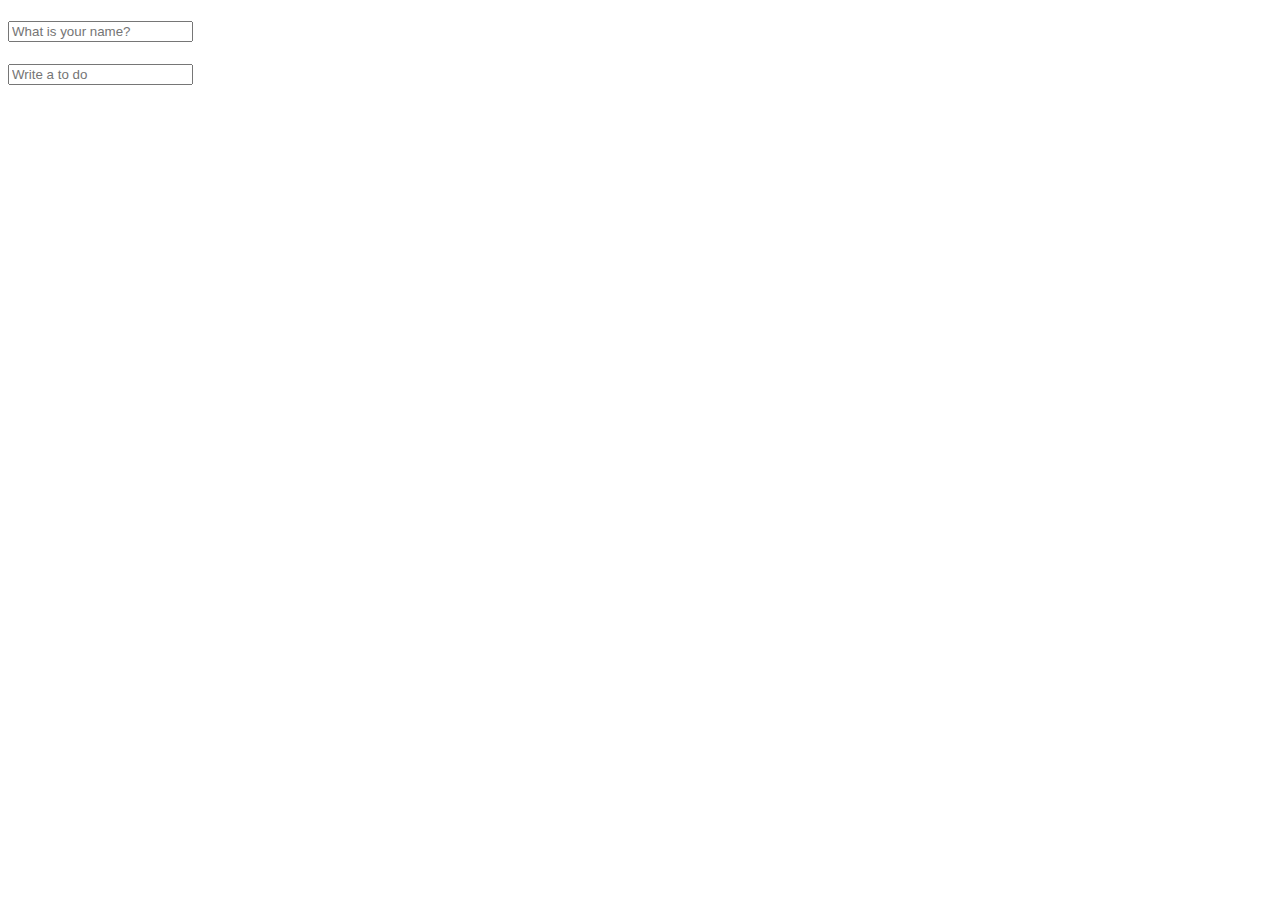
==== JavaScript/01_JavaScript_ToyProject_Momentum/index.html @ 5a303246 "ADD : bg.js 추가" ====
<!DOCTYPE html>
<html>
  <head>
    <title>Something</title>
    <meta charset="utf-8" />
    <link rel="stylesheet" href="index.css" />
  </head>

  <body>
    
    <div class="js-clock">
      <h1 class="js-title"></h1>
    </div>

    <form class="js-form form">
      <input type="text" placeholder="What is your name?" />
    </form>
    <h4 class="js-greetings greetings"></h4>

    <form class="js-todoForm">
      <input type="text" placeholder="Write a to do"/>
    </form>
    <ul class="js-todoList">

    </ul>

    <script src="clock.js"></script>
    <script src="greeting.js"></script>
    <script src="todo.js"></script>
    <script src="bg.js"></script>
  </body>
</html>
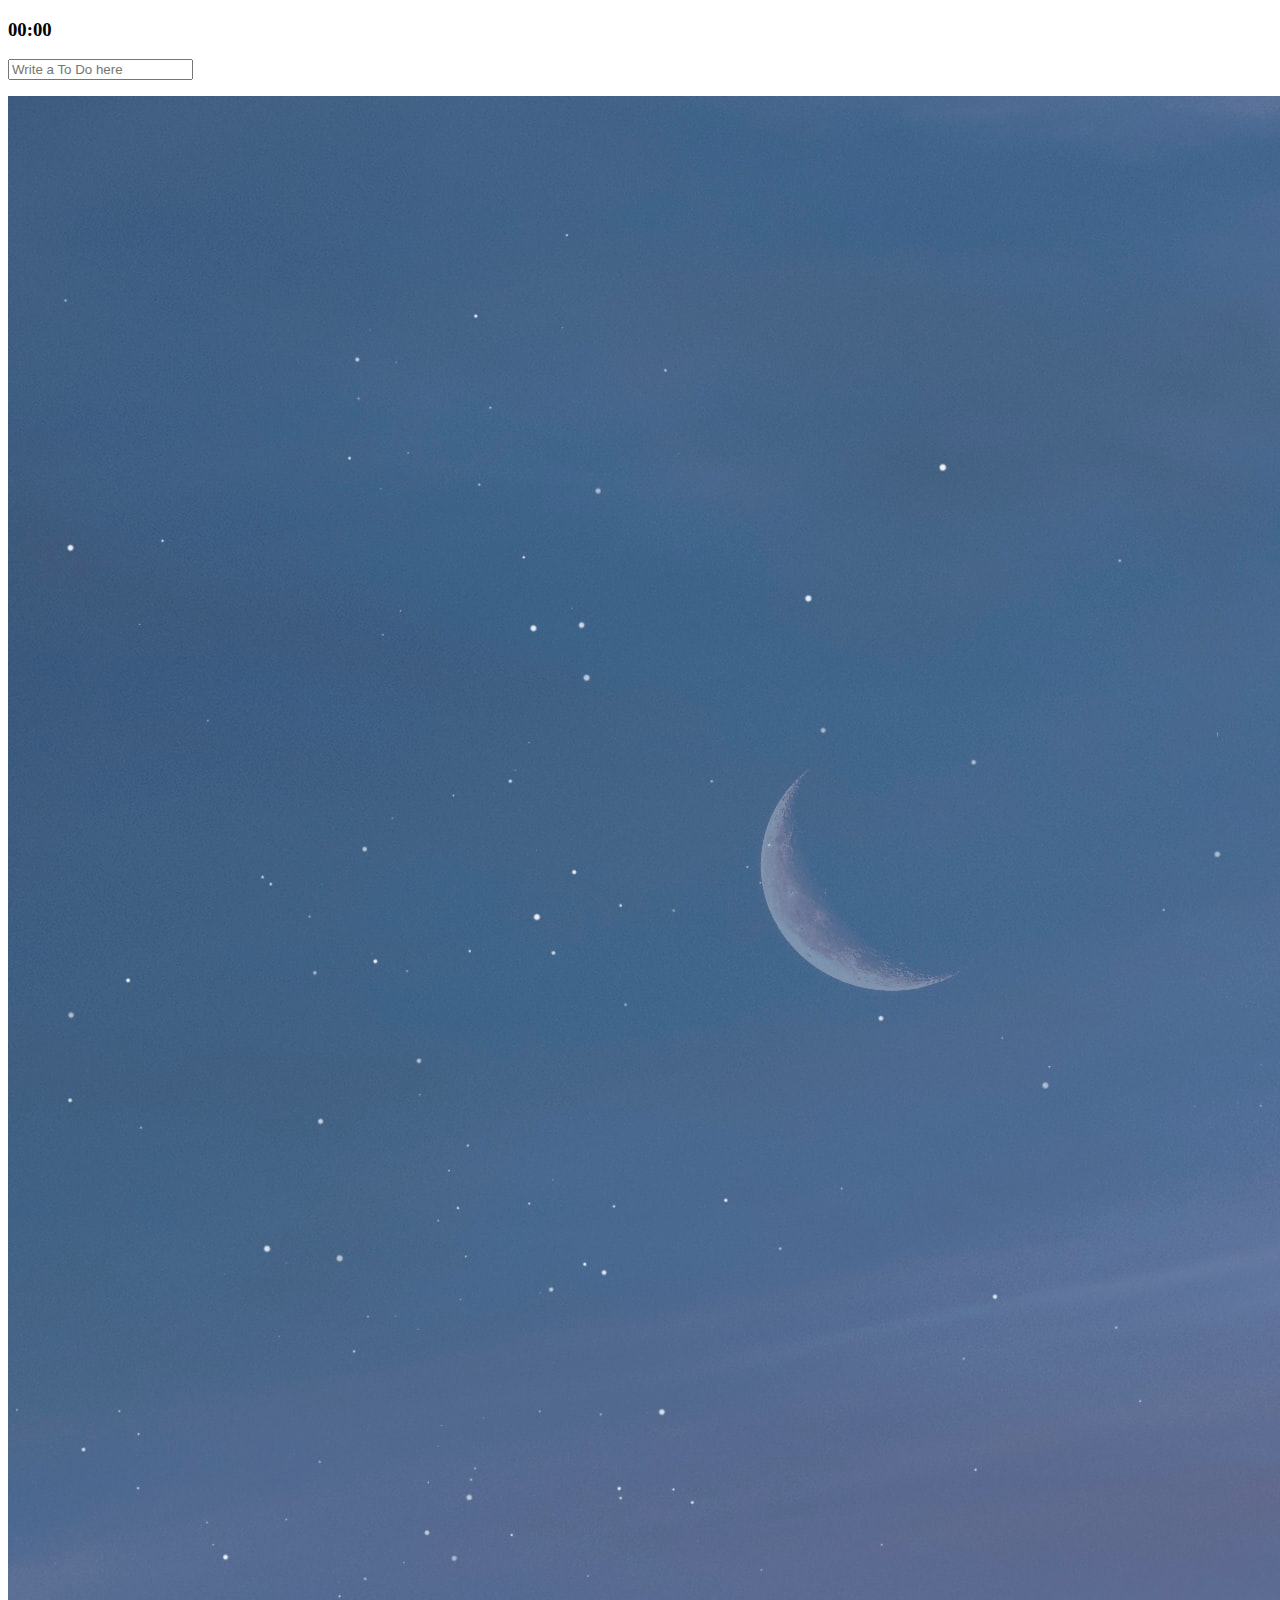
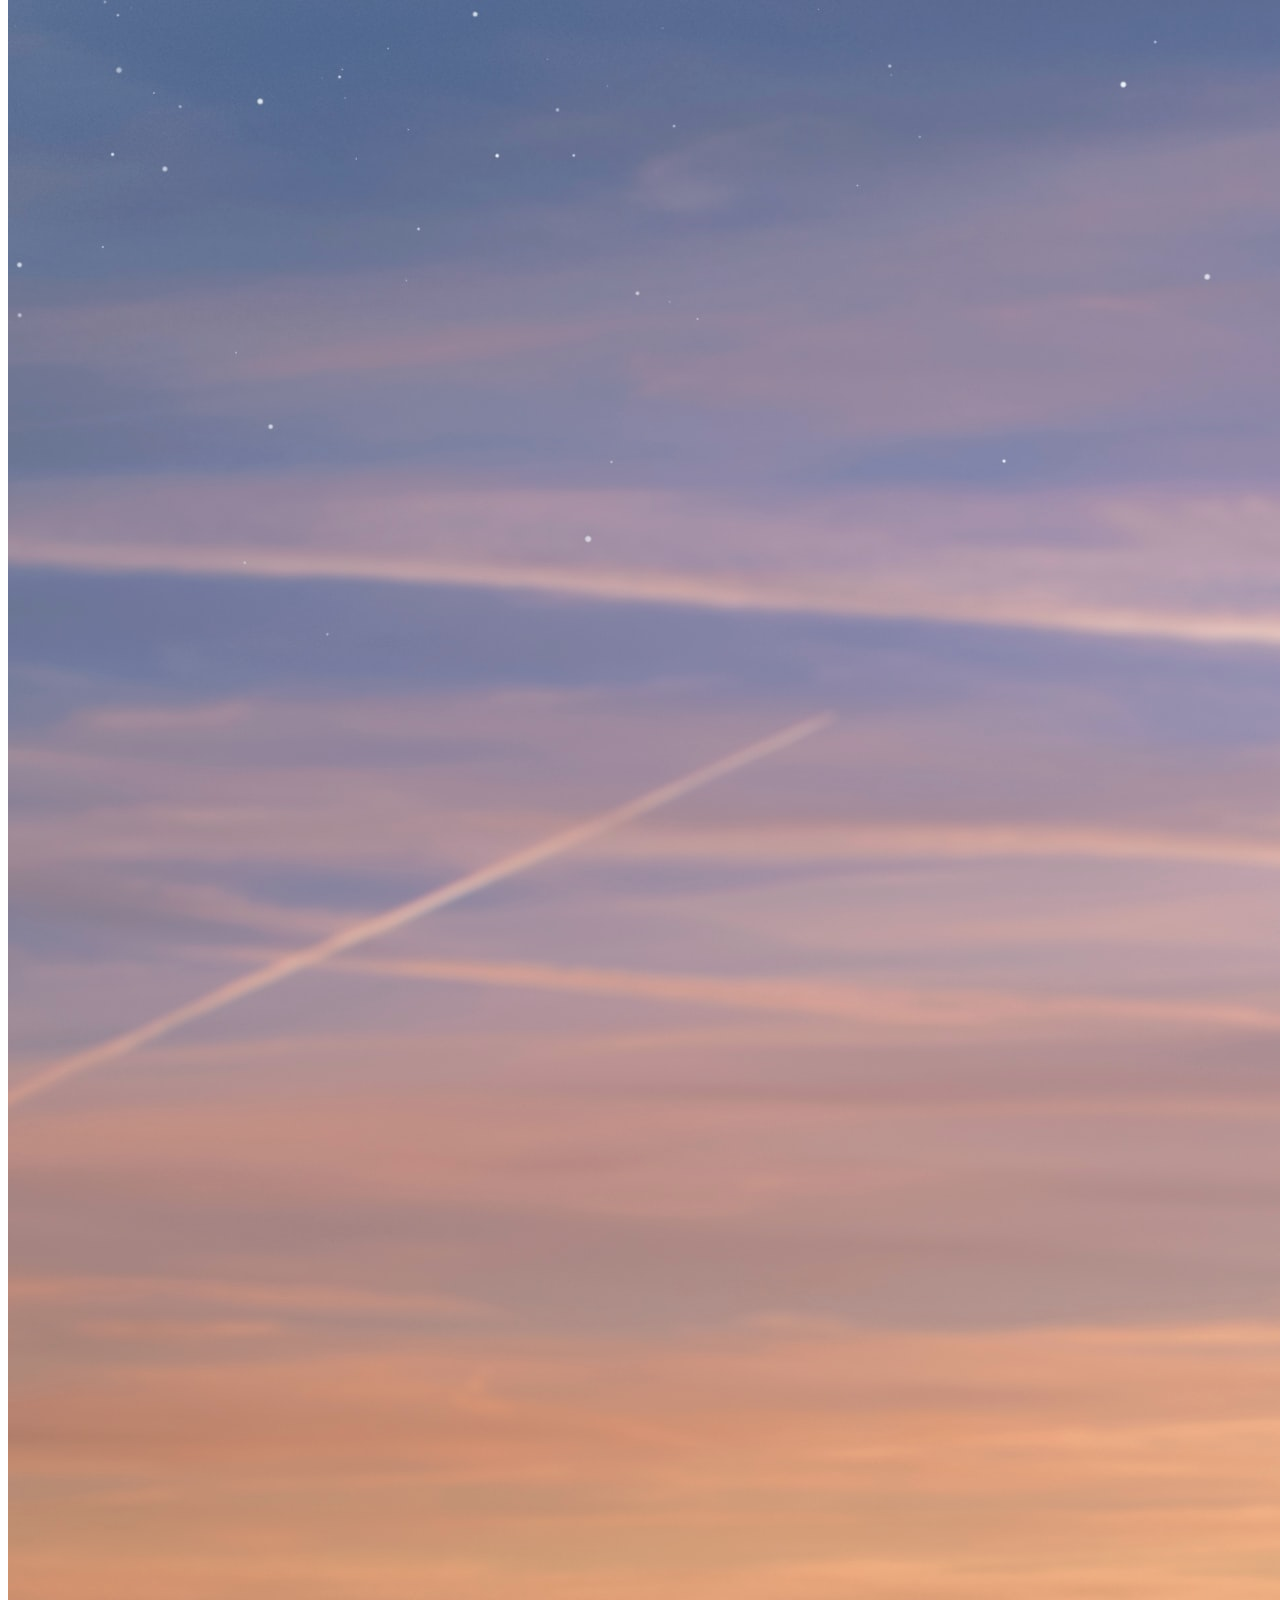
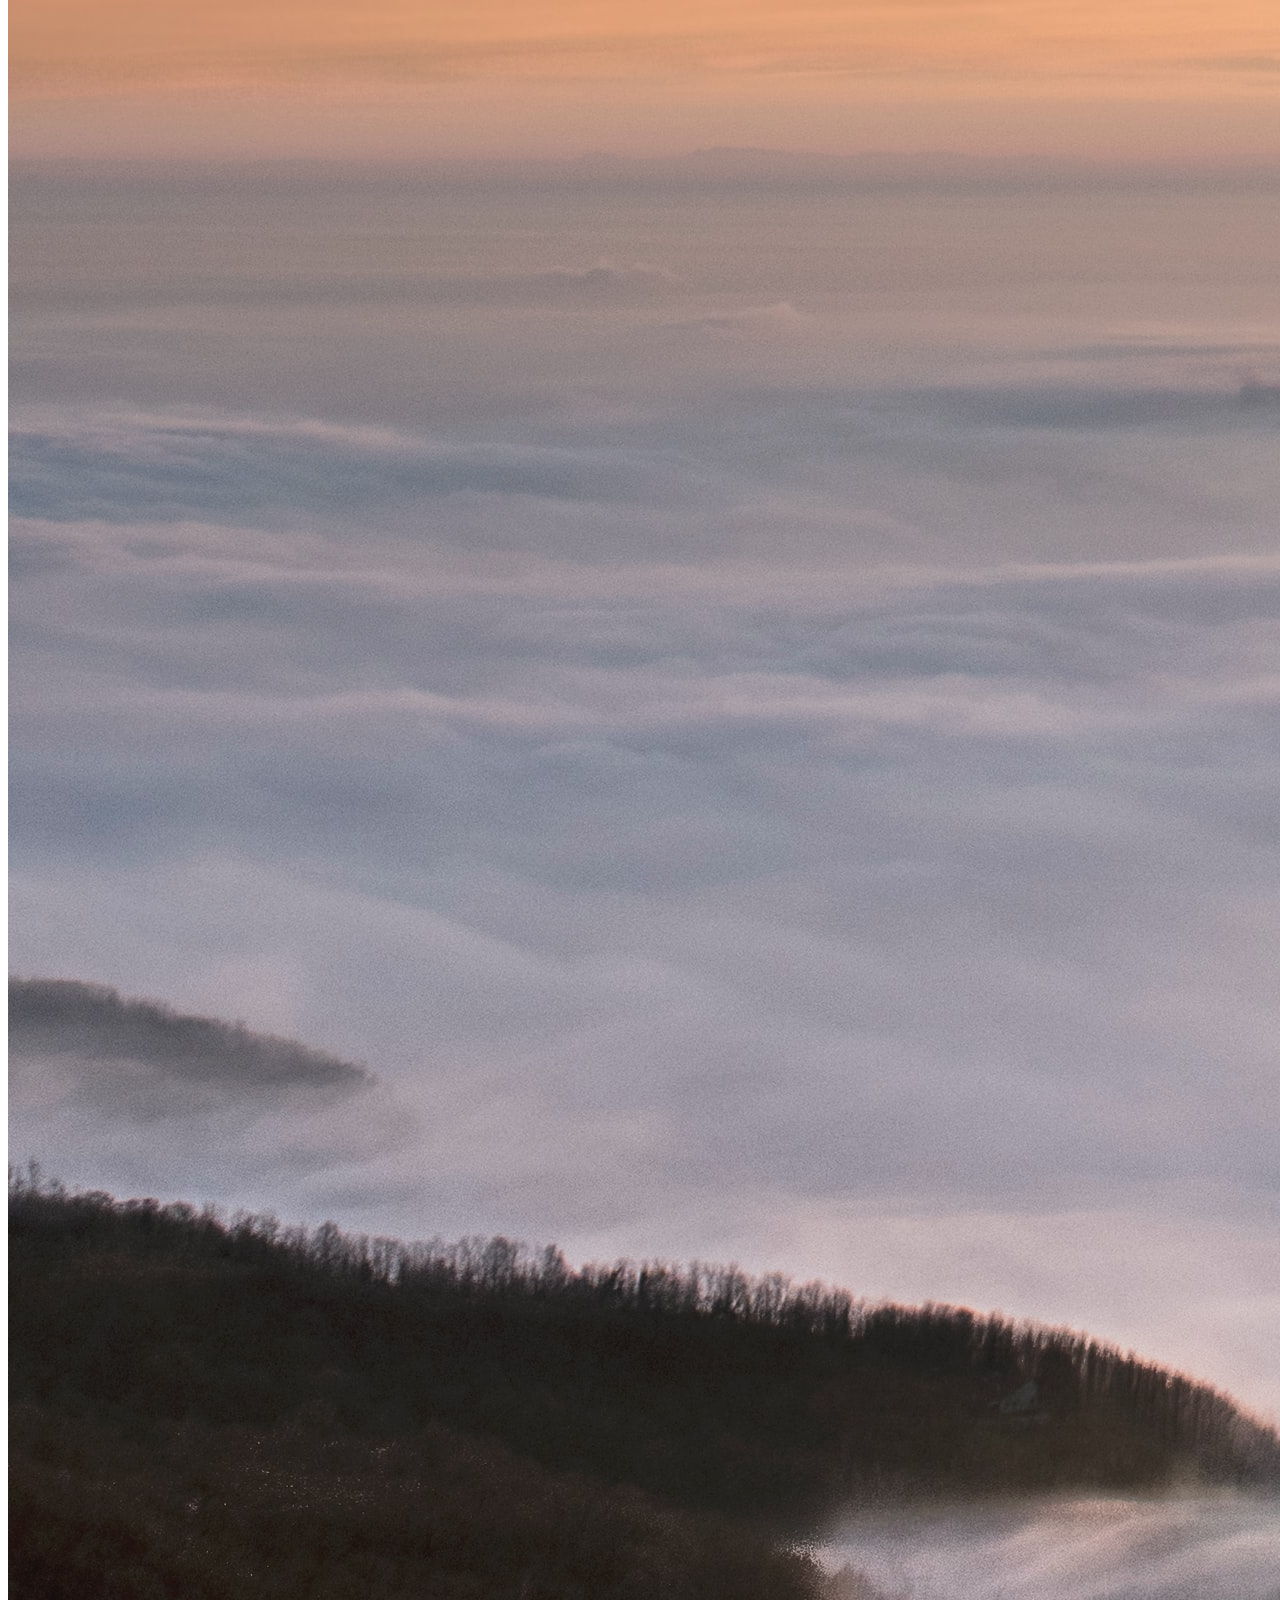
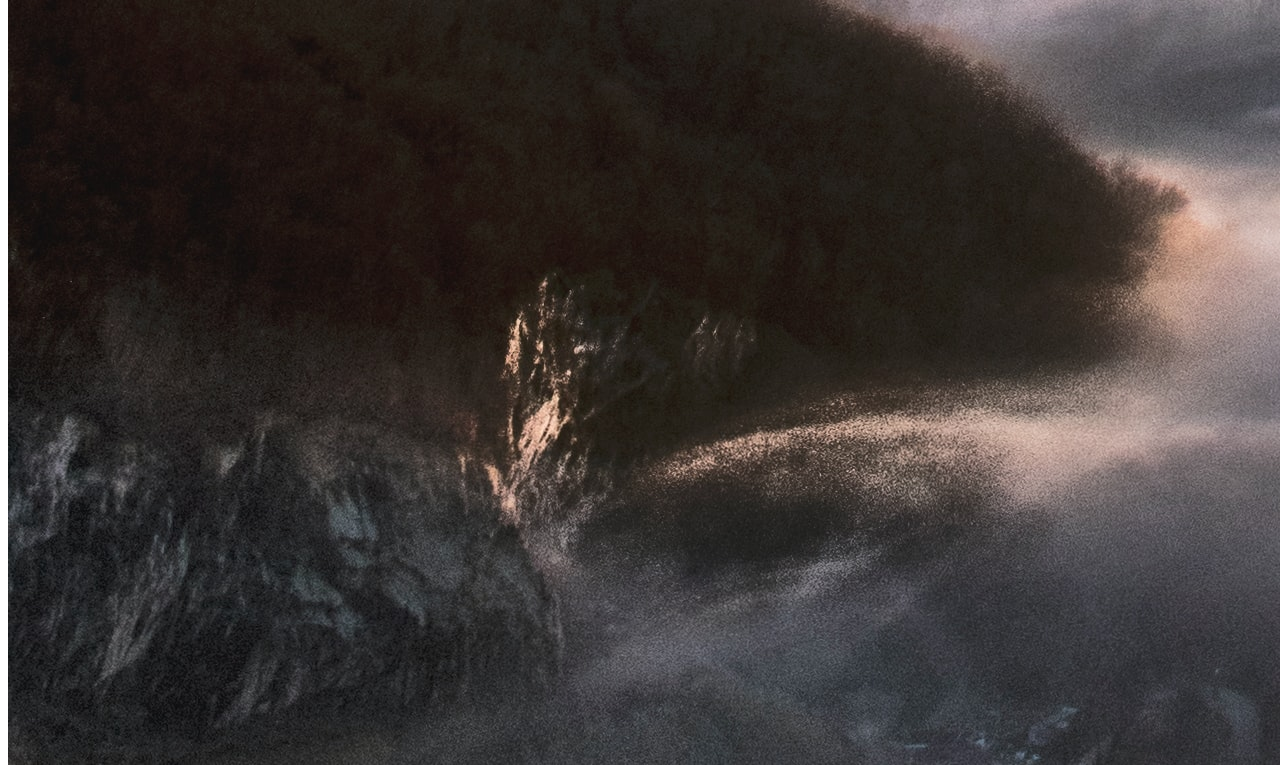
==== commit 657d24ea: "FIX : 오타 수정" ====
--- a/JavaScript/01_JavaScript_ToyProject_Momentum/index.html
+++ b/JavaScript/01_JavaScript_ToyProject_Momentum/index.html
@@ -1,32 +1,40 @@
 <!DOCTYPE html>
 <html>
   <head>
-    <title>Something</title>
     <meta charset="utf-8" />
-    <link rel="stylesheet" href="index.css" />
+    <meta name="viewport" content="width=device-width, initial-scale=1.0">
+    <title>Momentum</title>
+    <link rel="stylesheet" href="css/style.css" />
   </head>
 
   <body>
     
-    <div class="js-clock">
-      <h1 class="js-title"></h1>
+    <section class="center">
+      <div class="js-clock clock">
+        <h3 class="clock__text">00:00</h3>
+      </div>
+
+      <div class="js-name name"></div>
+      <div>
+        <form class="js-to-do to-do">
+          <input class="js-add-to-do to-do__add-to-do" type="text" placeholder="Write a To Do here"/>
+        </form>
+        <ul class="js-list list"></ul>
+      </div>
+    </section>
+
+    <div class="js-location location">
+      <span class="location__text"></span>
+    </div>
+    
+    <div class="js-weather weather">
+      <span class="js-weather"></span>
     </div>
 
-    <form class="js-form form">
-      <input type="text" placeholder="What is your name?" />
-    </form>
-    <h4 class="js-greetings greetings"></h4>
-
-    <form class="js-todoForm">
-      <input type="text" placeholder="Write a to do"/>
-    </form>
-    <ul class="js-todoList">
-
-    </ul>
-
-    <script src="clock.js"></script>
-    <script src="greeting.js"></script>
-    <script src="todo.js"></script>
-    <script src="bg.js"></script>
+    <script src="js/clock.js"></script>
+    <script src="js/greeting.js"></script>
+    <script src="js/todo.js"></script>
+    <script src="js/bg.js"></script>
+    <script src="js/weather.js"></script>
   </body>
 </html>